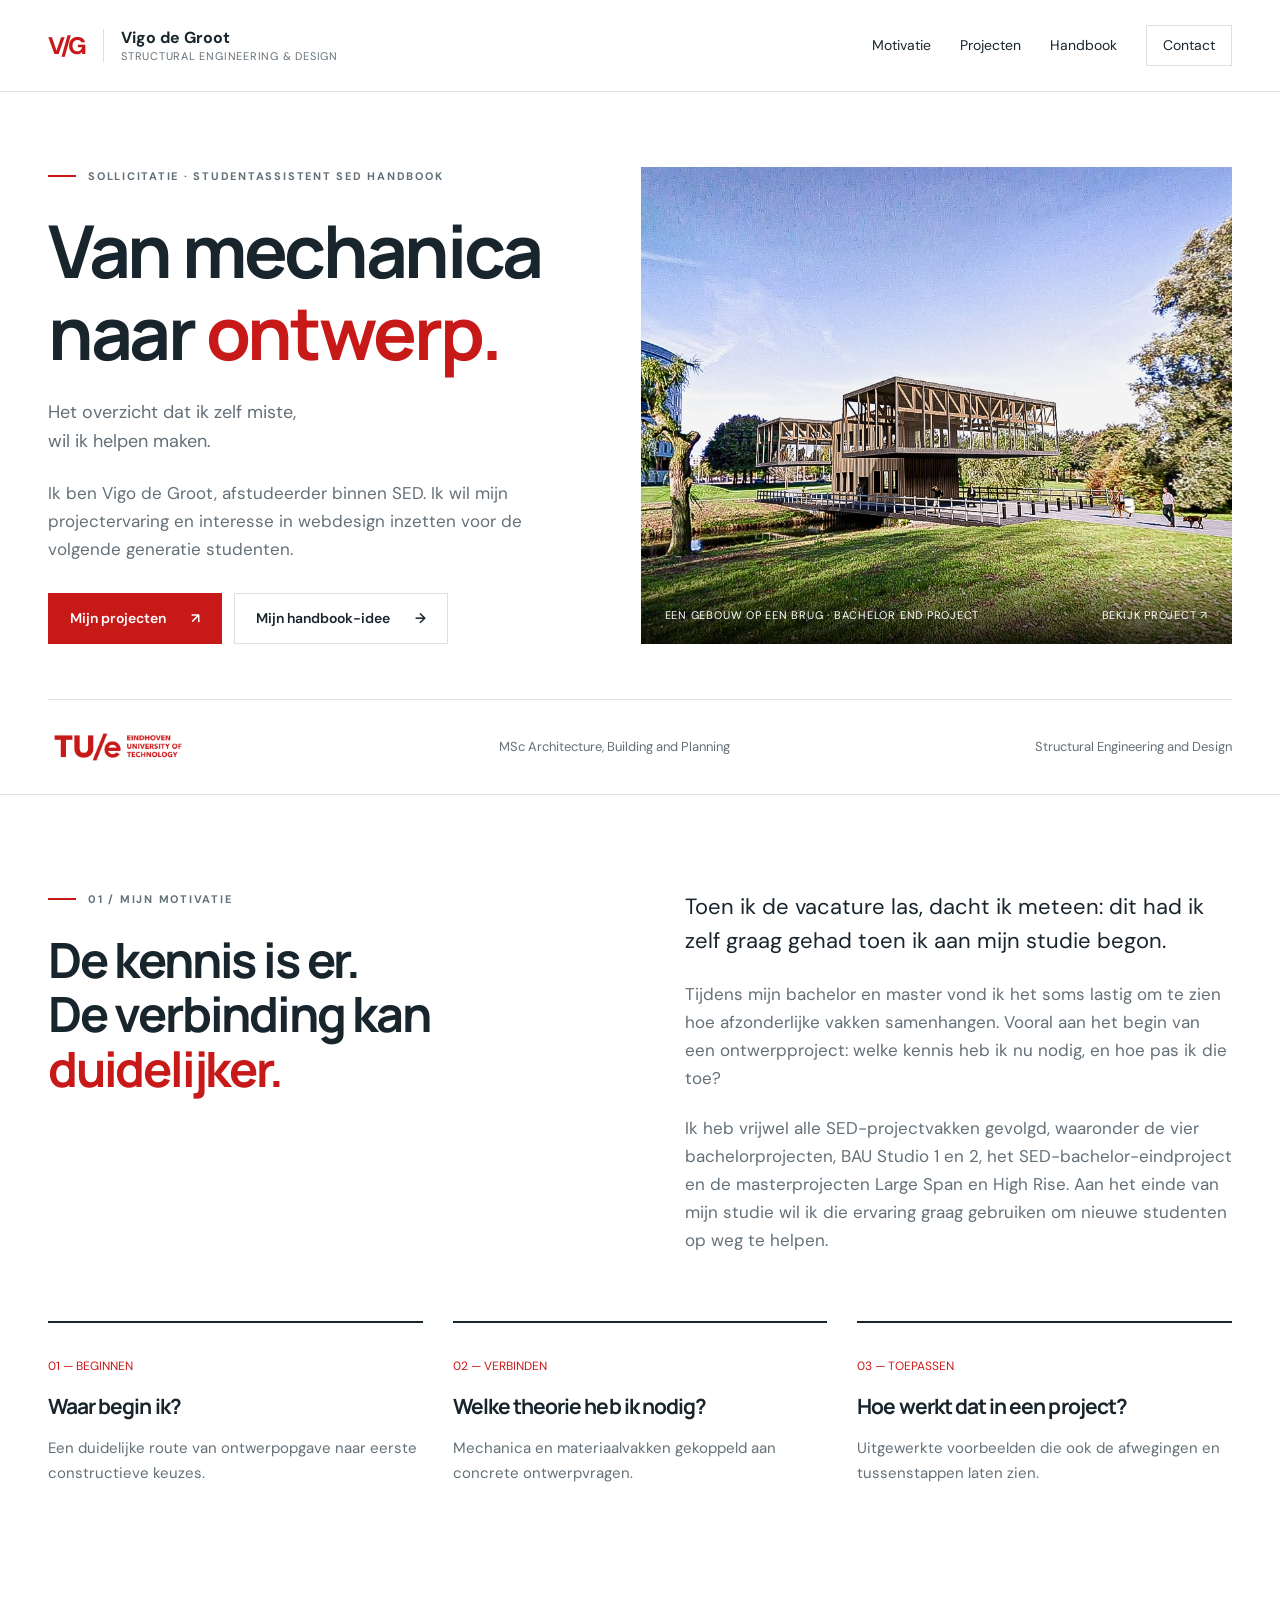
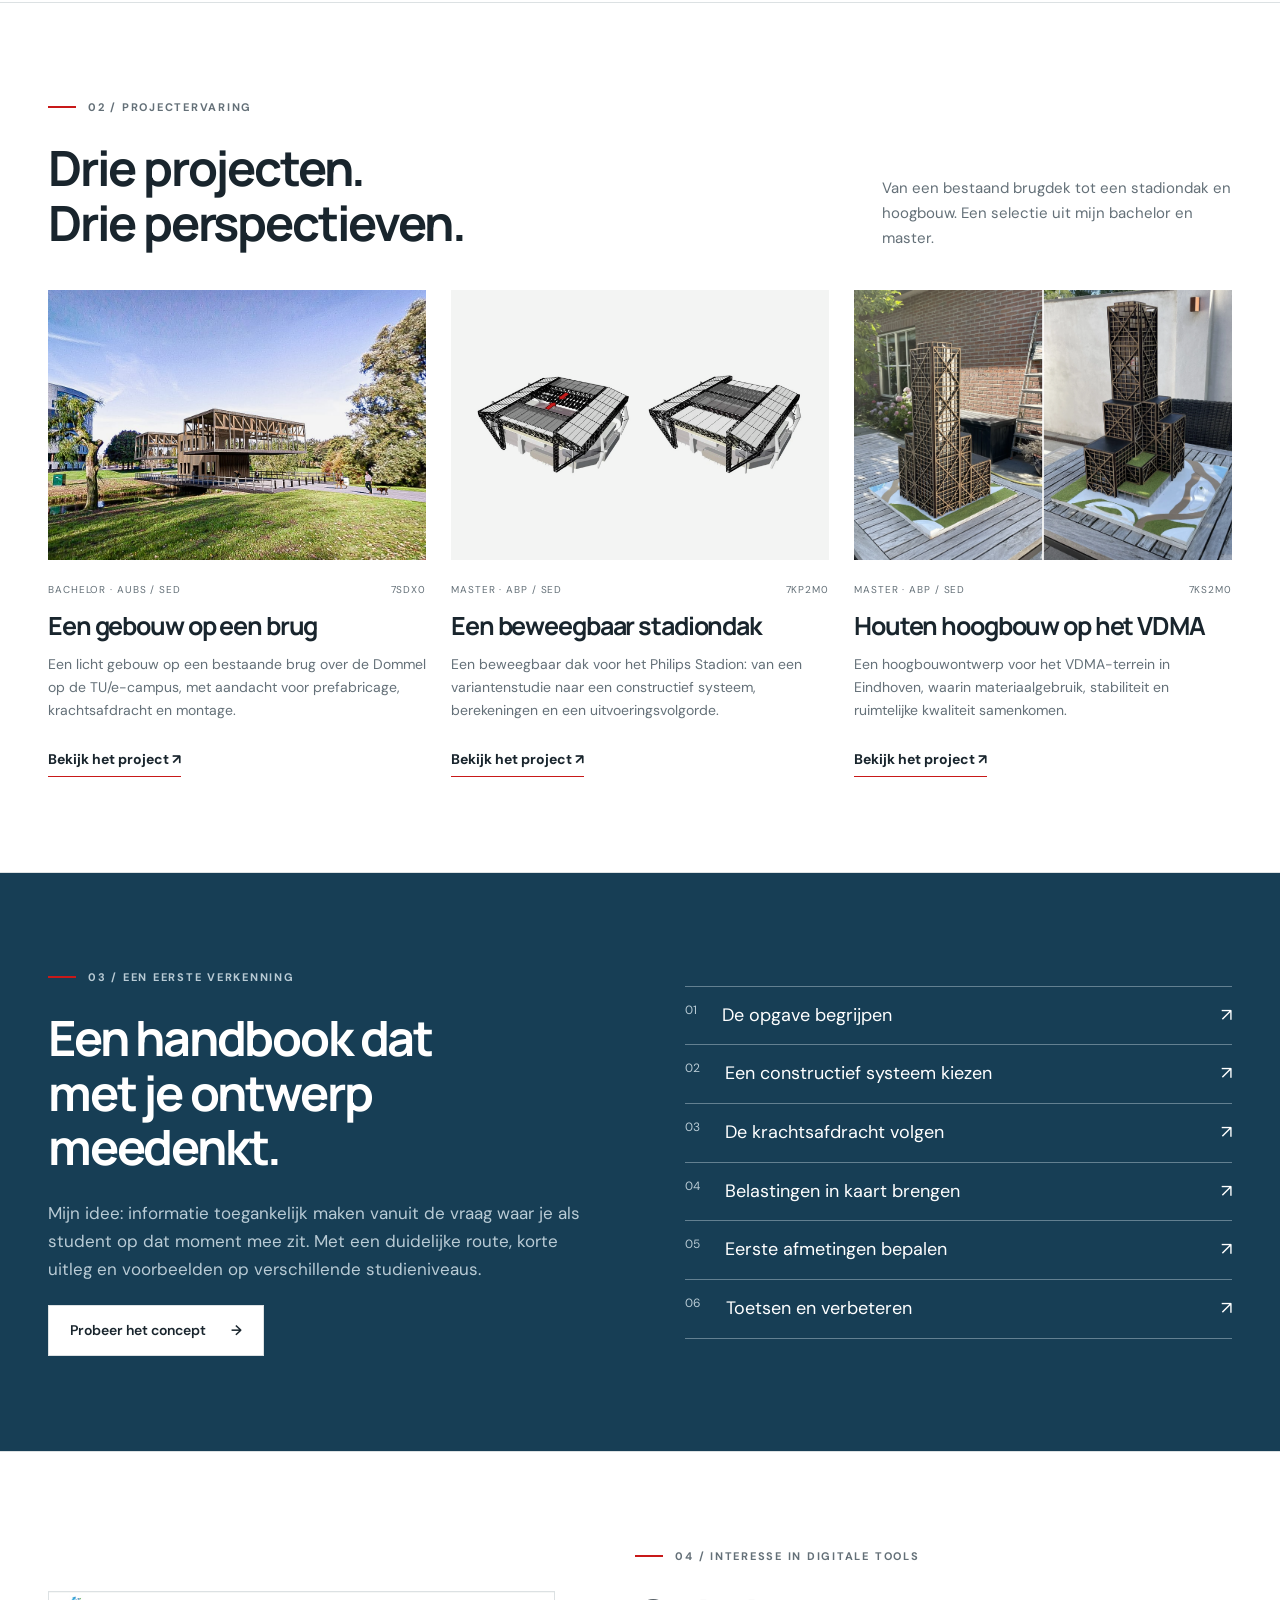
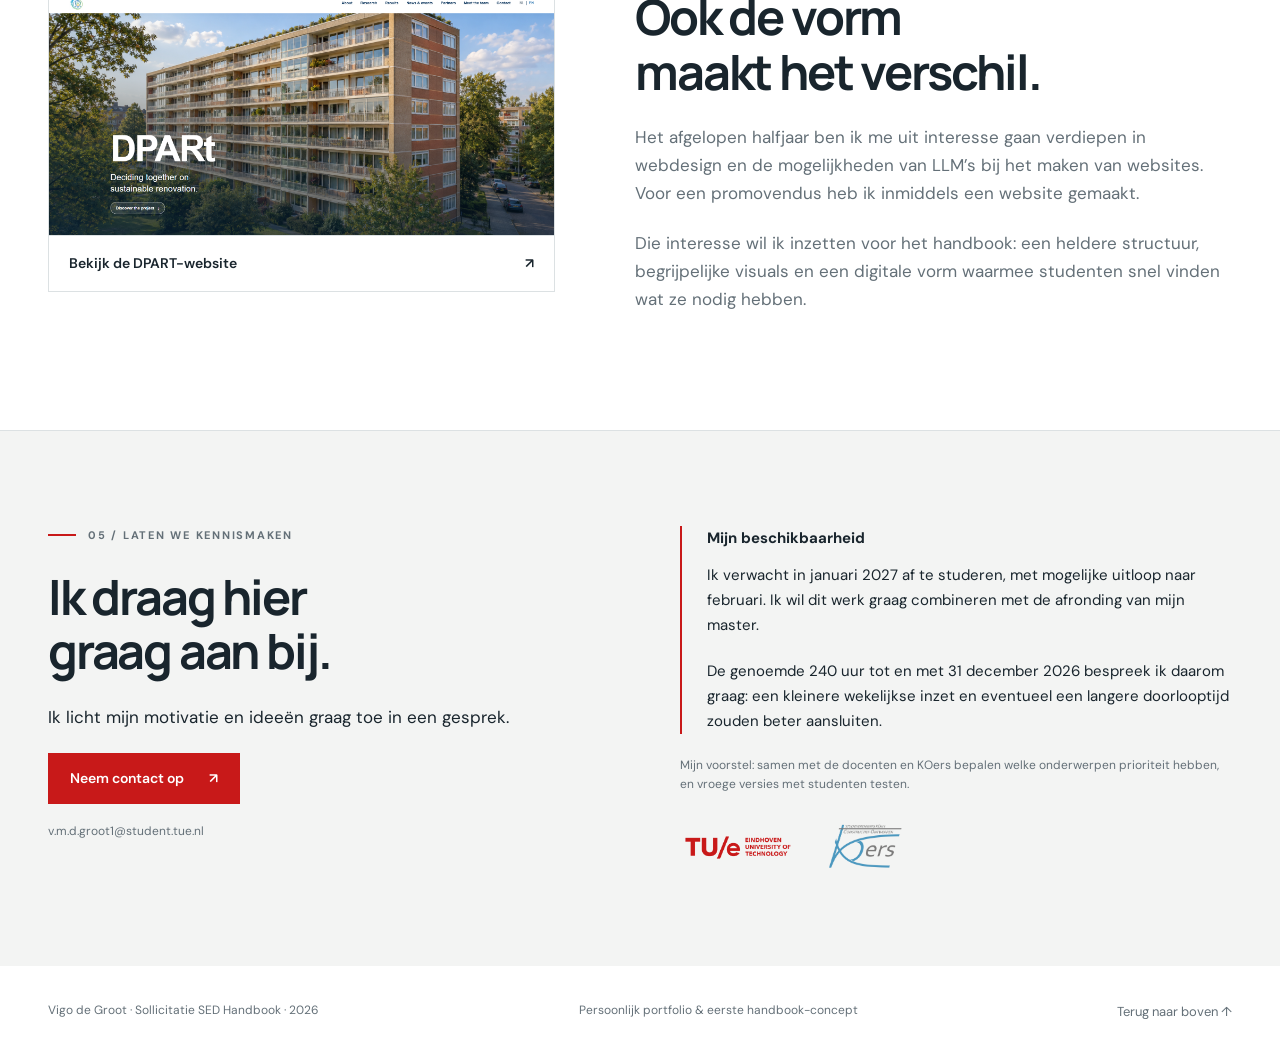
==== index.html @ 94eafa07 "Eerste versie sollicitatiewebsite SED Handbook" ====
<!doctype html><html lang="nl"><head><meta charset="utf-8"><meta name="viewport" content="width=device-width,initial-scale=1"><meta name="description" content="Vigo de Groot — sollicitatie studentassistent SED Handbook. Constructieve projecten, motivatie en een interactief handbook-concept."><meta name="theme-color" content="#c81919"><title>Van mechanica naar ontwerp | Vigo de Groot</title><link rel="icon" href="assets/favicon.svg" type="image/svg+xml"><link rel="stylesheet" href="assets/style.css"><script defer src="assets/site.js"></script></head><body><a class="skip" href="#main">Naar de inhoud</a><header class="header"><div class="wrap"><a class="identity" href="index.html" aria-label="Vigo de Groot, home"><span class="monogram">V<span class="red">/</span>G</span><span><strong>Vigo de Groot</strong><small>Structural Engineering &amp; Design</small></span></a><button class="menu-toggle" aria-controls="navigation" aria-expanded="false">Menu</button><nav class="nav" id="navigation" aria-label="Hoofdnavigatie"><a class=" " href="index.html#motivatie">Motivatie</a><a class=" " href="index.html#projecten">Projecten</a><a class=" " href="handbook.html">Handbook</a><a class=" contact-nav" href="index.html#contact">Contact</a></nav></div></header><main id="main">
<div class="wrap"><section class="hero"><div><div class="eyebrow">Sollicitatie · Studentassistent SED Handbook</div><h1>Van mechanica<span>naar <span class="red" style="display:inline">ontwerp.</span></span></h1><p class="intro">Het overzicht dat ik zelf miste,<br>wil ik helpen maken.</p><p class="muted">Ik ben Vigo de Groot, afstudeerder binnen SED. Ik wil mijn projectervaring en interesse in webdesign inzetten voor de volgende generatie studenten.</p><div class="actions"><a class="btn primary" href="#projecten">Mijn projecten <span>↗</span></a><a class="btn" href="handbook.html">Mijn handbook-idee <span>→</span></a></div></div><a class="hero-art hero-photo" href="projects/bep.html" aria-label="Bekijk het BEP-project: een gebouw op een brug"><img src="assets/bep-render.jpeg" alt="BEP-render van het gebouw op de brug over de Dommel op de TU/e-campus"><div class="art-label"><span>Een gebouw op een brug · Bachelor End Project</span><span>Bekijk project ↗</span></div></a></section><div class="study-strip"><img src="assets/tue.png" alt="Technische Universiteit Eindhoven"><span>MSc Architecture, Building and Planning</span><span>Structural Engineering and Design</span></div></div>
<section class="section" id="motivatie"><div class="wrap"><div class="split"><div><div class="eyebrow">01 / Mijn motivatie</div><h2>De kennis is er.<br>De verbinding kan<br><span class="red">duidelijker.</span></h2></div><div><p class="lead">Toen ik de vacature las, dacht ik meteen: dit had ik zelf graag gehad toen ik aan mijn studie begon.</p><p class="muted">Tijdens mijn bachelor en master vond ik het soms lastig om te zien hoe afzonderlijke vakken samenhangen. Vooral aan het begin van een ontwerpproject: welke kennis heb ik nu nodig, en hoe pas ik die toe?</p><p class="muted">Ik heb vrijwel alle SED-projectvakken gevolgd, waaronder de vier bachelorprojecten, BAU Studio 1 en 2, het SED-bachelor-eindproject en de masterprojecten Large Span en High Rise. Aan het einde van mijn studie wil ik die ervaring graag gebruiken om nieuwe studenten op weg te helpen.</p></div></div><div class="questions"><div class="question"><span>01 — BEGINNEN</span><h3>Waar begin ik?</h3><p>Een duidelijke route van ontwerpopgave naar eerste constructieve keuzes.</p></div><div class="question"><span>02 — VERBINDEN</span><h3>Welke theorie heb ik nodig?</h3><p>Mechanica en materiaalvakken gekoppeld aan concrete ontwerpvragen.</p></div><div class="question"><span>03 — TOEPASSEN</span><h3>Hoe werkt dat in een project?</h3><p>Uitgewerkte voorbeelden die ook de afwegingen en tussenstappen laten zien.</p></div></div></div></section>
<section class="section" id="projecten"><div class="wrap"><div class="section-top"><div><div class="eyebrow">02 / Projectervaring</div><h2>Drie projecten.<br>Drie perspectieven.</h2></div><p>Van een bestaand brugdek tot een stadiondak en hoogbouw. Een selectie uit mijn bachelor en master.</p></div><div class="project-grid"><article class="project-card project-bep"><a href="projects/bep.html"><div class="project-image"><img src="assets/bep-render.jpeg" alt="Ontwerpbeeld: Een gebouw op een brug" loading="lazy"></div><div class="meta"><span>Bachelor · AUBS / SED</span><span>7SDX0</span></div><h3>Een gebouw op een brug</h3><p>Een licht gebouw op een bestaande brug over de Dommel op de TU/e-campus, met aandacht voor prefabricage, krachtsafdracht en montage.</p><span class="text-link">Bekijk het project ↗</span></a></article><article class="project-card project-large-span"><a href="projects/large-span.html"><div class="project-image"><img src="assets/large-span-hero.webp" alt="Ontwerpbeeld: Een beweegbaar stadiondak" loading="lazy"></div><div class="meta"><span>Master · ABP / SED</span><span>7KP2M0</span></div><h3>Een beweegbaar stadiondak</h3><p>Een beweegbaar dak voor het Philips Stadion: van een variantenstudie naar een constructief systeem, berekeningen en een uitvoeringsvolgorde.</p><span class="text-link">Bekijk het project ↗</span></a></article><article class="project-card project-high-rise"><a href="projects/high-rise.html"><div class="project-image"><img src="assets/high-rise-hero.webp" alt="Ontwerpbeeld: Houten hoogbouw op het VDMA" loading="lazy"></div><div class="meta"><span>Master · ABP / SED</span><span>7KS2M0</span></div><h3>Houten hoogbouw op het VDMA</h3><p>Een hoogbouwontwerp voor het VDMA-terrein in Eindhoven, waarin materiaalgebruik, stabiliteit en ruimtelijke kwaliteit samenkomen.</p><span class="text-link">Bekijk het project ↗</span></a></article></div></div></section>
<section class="section handbook-teaser"><div class="wrap split"><div><div class="eyebrow">03 / Een eerste verkenning</div><h2>Een handbook dat<br>met je ontwerp<br>meedenkt.</h2><p class="muted">Mijn idee: informatie toegankelijk maken vanuit de vraag waar je als student op dat moment mee zit. Met een duidelijke route, korte uitleg en voorbeelden op verschillende studieniveaus.</p><a class="btn" href="handbook.html">Probeer het concept <span>→</span></a></div><div class="route"><div><span>01</span>De opgave begrijpen<b>↗</b></div><div><span>02</span>Een constructief systeem kiezen<b>↗</b></div><div><span>03</span>De krachtsafdracht volgen<b>↗</b></div><div><span>04</span>Belastingen in kaart brengen<b>↗</b></div><div><span>05</span>Eerste afmetingen bepalen<b>↗</b></div><div><span>06</span>Toetsen en verbeteren<b>↗</b></div></div></div></section>
<section class="section" id="webdesign"><div class="wrap web-work"><div class="browser-art dpart-preview"><a href="https://www.urbanresiliencelab.com/projects/energy_transition_projects/dpart/index.html" target="_blank" rel="noopener noreferrer" aria-label="Bekijk de DPART-website, opent in een nieuw tabblad"><img src="assets/dpart-homepage.png" alt="Hoofdpagina van de DPART-website met een woongebouw en de tekst Deciding together on sustainable renovation" loading="lazy"><span class="preview-caption">Bekijk de DPART-website <span>↗</span></span></a></div><div><div class="eyebrow">04 / Interesse in digitale tools</div><h2>Ook de vorm<br>maakt het verschil.</h2><p class="muted">Het afgelopen halfjaar ben ik me uit interesse gaan verdiepen in webdesign en de mogelijkheden van LLM’s bij het maken van websites. Voor een promovendus heb ik inmiddels een website gemaakt.</p><p class="muted">Die interesse wil ik inzetten voor het handbook: een heldere structuur, begrijpelijke visuals en een digitale vorm waarmee studenten snel vinden wat ze nodig hebben.</p></div></div></section>
<section class="section contact" id="contact"><div class="wrap split"><div><div class="eyebrow">05 / Laten we kennismaken</div><h2>Ik draag hier<br>graag aan bij.</h2><p>Ik licht mijn motivatie en ideeën graag toe in een gesprek.</p><a class="btn primary" href="mailto:v.m.d.groot1@student.tue.nl">Neem contact op <span>↗</span></a><p class="small-note">v.m.d.groot1@student.tue.nl</p></div><div><div class="availability"><strong>Mijn beschikbaarheid</strong><p>Ik verwacht in januari 2027 af te studeren, met mogelijke uitloop naar februari. Ik wil dit werk graag combineren met de afronding van mijn master.</p><p>De genoemde 240 uur tot en met 31 december 2026 bespreek ik daarom graag: een kleinere wekelijkse inzet en eventueel een langere doorlooptijd zouden beter aansluiten.</p></div><p class="small-note">Mijn voorstel: samen met de docenten en KOers bepalen welke onderwerpen prioriteit hebben, en vroege versies met studenten testen.</p><div class="logos"><img src="assets/tue.png" alt="TU/e — mijn opleiding"><img src="assets/koers.png" alt="KOers — beoogde gesprekspartner voor studentenfeedback"></div></div></div></section></main><footer class="footer"><div class="wrap"><span>Vigo de Groot · Sollicitatie SED Handbook · 2026</span><span>Persoonlijk portfolio &amp; eerste handbook-concept</span><a class="to-top" href="#main">Terug naar boven ↑</a></div></footer></body></html>
---- assets/style.css ----
@import url('https://fonts.googleapis.com/css2?family=DM+Sans:wght@400;500;600;700&family=Manrope:wght@400;500;600;700;800&display=swap');
:root{--red:#c81919;--ink:#19252d;--muted:#647078;--line:#dce1e3;--paper:#f3f4f3;--blue:#173e55}*{box-sizing:border-box}html{scroll-behavior:smooth;scroll-padding-top:100px}body{margin:0;background:white;color:var(--ink);font-family:'DM Sans',Arial,sans-serif;font-size:17px;line-height:1.65}a{color:inherit;text-decoration:none}button,input{font:inherit}a,button{touch-action:manipulation}button{cursor:pointer}a:focus-visible,button:focus-visible,input:focus-visible,summary:focus-visible{outline:3px solid var(--red);outline-offset:5px}img{display:block;max-width:100%}h1,h2,h3{font-family:Manrope,Arial,sans-serif;line-height:1.12;letter-spacing:-.045em;margin:0 0 24px;font-weight:700}h1{font-size:clamp(46px,5.7vw,82px)}h2{font-size:clamp(32px,3.8vw,52px)}h3{font-size:26px}p{margin:0 0 22px}small{font-size:13px}.wrap{width:min(1280px,calc(100% - 96px));margin:auto}.skip{position:fixed;top:-100px;background:white;padding:12px;z-index:100}.skip:focus{top:0}.header{height:92px;border-bottom:1px solid var(--line);background:rgba(255,255,255,.97);position:sticky;top:0;z-index:20}.header .wrap{height:100%;display:flex;align-items:center;justify-content:space-between;gap:24px}.identity{display:flex;gap:17px;align-items:center;font-size:16px;line-height:1.4}.monogram{font-weight:800;font-size:24px;color:var(--red);border-right:1px solid var(--line);padding-right:18px;letter-spacing:-2px}.identity small{display:block;color:var(--muted);font-size:11px;letter-spacing:.07em;text-transform:uppercase}.nav{display:flex;align-items:center;gap:29px;font-size:14px}.nav a:hover,.nav a.active{color:var(--red)}.nav .contact-nav{border:1px solid var(--line);padding:8px 16px}.menu-toggle{display:none;border:1px solid var(--line);background:white;padding:8px 14px}.eyebrow{text-transform:uppercase;letter-spacing:.16em;font-size:11px;font-weight:700;color:var(--muted);display:flex;align-items:center;gap:12px;margin-bottom:25px}.eyebrow:before{content:'';height:2px;width:28px;background:var(--red)}.red{color:var(--red)}.hero{padding:75px 0 55px;display:grid;grid-template-columns:1fr 1.08fr;align-items:center;gap:45px}.hero .intro{max-width:490px;color:var(--muted);font-size:18px}.hero h1 span{display:block}.actions{display:flex;gap:12px;flex-wrap:wrap;margin-top:30px}.btn{display:inline-flex;align-items:center;justify-content:space-between;gap:25px;padding:13px 21px;font-size:14px;font-weight:600;border:1px solid var(--line);background:white;color:var(--ink)}.btn.primary{background:var(--red);color:white;border-color:var(--red)}.btn:hover{transform:translateY(-2px)}.hero-art{background:var(--paper);position:relative;min-height:470px;display:flex;align-items:center;padding:28px;overflow:hidden}.hero-art:before{content:'';position:absolute;inset:0;background-image:linear-gradient(#dce0e330 1px,transparent 1px),linear-gradient(90deg,#dce0e330 1px,transparent 1px);background-size:32px 32px}.hero-art img{position:relative;width:100%;mix-blend-mode:multiply}.art-label{position:absolute;bottom:20px;left:25px;right:25px;display:flex;justify-content:space-between;font-size:11px;letter-spacing:.07em;text-transform:uppercase;color:var(--muted)}.art-index{position:absolute;right:25px;top:14px;font-size:62px;font-weight:400;line-height:1;color:#ccd1d3}.study-strip{display:flex;align-items:center;justify-content:space-between;padding:27px 0;border-top:1px solid var(--line);gap:25px;font-size:13px;color:var(--muted)}.study-strip img{width:145px}.section{padding:95px 0;border-top:1px solid var(--line)}.split{display:grid;grid-template-columns:1fr 1fr;gap:90px}.lead{font-size:22px;line-height:1.55}.muted{color:var(--muted)}.questions{display:grid;grid-template-columns:repeat(3,1fr);gap:30px;margin-top:45px}.question{padding:27px 0 0;border-top:2px solid var(--ink)}.question span{color:var(--red);font-size:12px}.question h3{font-size:21px;margin:17px 0}.question p{font-size:15px;color:var(--muted)}.section-top{display:flex;justify-content:space-between;align-items:end;gap:40px;margin-bottom:40px}.section-top h2{margin-bottom:0}.section-top p{max-width:350px;color:var(--muted);font-size:15px;margin:0}.project-grid{display:grid;grid-template-columns:repeat(3,1fr);gap:25px}.project-card .project-image{height:270px;background:var(--paper);padding:18px;overflow:hidden;display:flex;align-items:center}.project-image img{width:100%;height:100%;object-fit:contain;mix-blend-mode:multiply;transition:transform .4s}.project-card:hover img{transform:scale(1.045)}.project-card .meta{display:flex;justify-content:space-between;font-size:10px;letter-spacing:.09em;text-transform:uppercase;margin:22px 0 13px;color:var(--muted)}.project-card h3{font-size:25px;margin-bottom:13px}.project-card p{font-size:14px;color:var(--muted)}.text-link{font-size:14px;font-weight:700;border-bottom:1px solid var(--red);padding-bottom:5px;display:inline-block}.handbook-teaser{background:var(--blue);color:white}.handbook-teaser .eyebrow,.handbook-teaser .muted{color:#b9cbd5}.handbook-teaser .split{align-items:center}.route{display:grid;gap:0;border-top:1px solid #638091}.route div{padding:14px 0;border-bottom:1px solid #638091;display:flex;gap:25px;font-size:18px}.route span{font-size:12px;color:#b9cbd5}.route b{margin-left:auto;font-weight:400}.web-work{display:grid;grid-template-columns:.85fr 1fr;gap:80px;align-items:center}.browser-art{border:1px solid var(--line);background:var(--paper)}.browser-bar{display:flex;align-items:center;gap:7px;padding:14px;border-bottom:1px solid var(--line);font-size:10px;color:var(--muted)}.browser-bar i{width:6px;height:6px;border-radius:50%;background:#b8c1c5}.browser-bar span{margin-left:12px}.web-preview{padding:50px 35px;background:#edf1ed;min-height:265px}.web-preview h3{font-size:42px;color:#294b3e}.web-preview p{font-size:13px;color:#53685e}.web-preview .label{font-size:10px;text-transform:uppercase;letter-spacing:.14em}.contact{background:var(--paper)}.contact h2{max-width:600px}.contact .split{gap:80px}.availability{border-left:2px solid var(--red);padding-left:25px;font-size:15px}.availability strong{display:block;margin-bottom:12px}.footer{padding:35px 0;font-size:12px;color:var(--muted)}.footer .wrap{display:flex;justify-content:space-between;gap:30px}.logos{display:flex;align-items:center;gap:25px;margin-top:28px}.logos img{max-width:120px;max-height:48px;object-fit:contain}.breadcrumbs{padding-top:30px;font-size:12px;color:var(--muted)}.project-head{padding:45px 0 45px;display:grid;grid-template-columns:1.4fr .6fr;gap:70px;align-items:end}.project-head h1{font-size:clamp(42px,5vw,68px)}.project-facts{font-size:13px;border-top:1px solid var(--line);padding-top:18px}.project-facts div{margin-bottom:12px}.project-facts b{display:block;font-size:10px;letter-spacing:.1em;text-transform:uppercase;color:var(--muted)}.project-banner{background:var(--paper);height:480px;display:flex;align-items:center;justify-content:center;padding:35px}.project-banner img{height:100%;width:100%;object-fit:contain;mix-blend-mode:multiply}.article-layout{display:grid;grid-template-columns:200px 1fr;gap:70px;margin:65px auto}.contents{position:sticky;top:120px;align-self:start;font-size:13px}.contents a{display:block;padding:8px 0;color:var(--muted)}.article section{margin-bottom:65px}.article h2{font-size:35px}.article p{max-width:760px}.figure{margin:30px 0}.figure img{max-height:490px;width:100%;object-fit:contain;background:var(--paper);padding:20px}.figure figcaption{color:var(--muted);font-size:12px;margin-top:12px}.lesson{background:#f1f4f5;padding:32px;border-left:3px solid var(--red)}.lesson h3{font-size:24px}.pdf-panel{border:1px solid var(--line);padding:25px}.pdf-panel summary{cursor:pointer;font-weight:600}.pdf-panel iframe{width:100%;height:650px;border:0;margin-top:25px}.report-actions{display:flex;gap:20px;flex-wrap:wrap;margin-top:20px}.handbook-head{max-width:820px;padding:65px 0 45px}.handbook-head h1{font-size:64px}.concept-tag{background:#f8e9ec;color:#9b1226;padding:5px 10px;font-size:10px;letter-spacing:.06em;display:inline-block;margin-bottom:20px}.handbook-layout{display:grid;grid-template-columns:270px 1fr;gap:60px;padding-bottom:80px}.steps{display:flex;flex-direction:column;gap:0}.step{border:0;border-bottom:1px solid var(--line);background:white;padding:17px 12px;text-align:left;font-size:15px;display:flex;gap:14px;color:var(--muted)}.step span{font-size:11px;padding-top:3px}.step[aria-selected=true]{background:var(--blue);color:white}.step-content{background:var(--paper);padding:35px}.step-content h2{font-size:34px}.step-content ul{padding-left:20px}.demo{margin-top:28px;background:white;padding:25px;border:1px solid var(--line)}.demo svg{width:100%;height:auto;max-height:310px}.demo label{display:flex;justify-content:space-between;font-size:14px}.demo input{width:100%;accent-color:var(--red)}.demo .result{display:grid;grid-template-columns:1fr 1fr;gap:15px;margin-top:20px}.result div{background:var(--paper);padding:15px}.result strong{display:block;font-size:25px}.result small{color:var(--muted)}.small-note{font-size:12px;color:var(--muted);margin:18px 0 0}.feedback{margin-top:25px;padding-top:25px;border-top:1px solid var(--line);font-size:14px}.no-js{background:#fff5cf;padding:15px}.to-top{font-size:13px}.project-card a{display:block}.project-card .text-link{display:inline-block}
@media(min-width:1450px){.hero{padding-top:90px;padding-bottom:70px}.hero-art{min-height:520px}}
@media(max-width:1000px){.wrap{width:calc(100% - 48px)}.nav{gap:16px}.hero{gap:24px}.hero-art{min-height:380px}.split,.web-work{gap:40px}.project-grid{gap:18px}.project-card .project-image{height:210px}.article-layout{gap:35px;grid-template-columns:160px 1fr}.project-head{gap:35px}.handbook-layout{gap:30px;grid-template-columns:220px 1fr}}
@media(max-width:720px){.wrap{width:calc(100% - 36px)}.header{height:74px}.menu-toggle{display:block}.nav{display:none;position:absolute;top:73px;left:0;right:0;background:white;padding:20px;flex-direction:column;align-items:stretch;border-bottom:1px solid var(--line)}.nav.open{display:flex}.hero,.split,.web-work,.project-head{grid-template-columns:1fr;gap:30px}.hero{padding:45px 0 30px}.hero h1{font-size:53px}.hero-art{min-height:310px}.hero .intro{font-size:17px}.study-strip{flex-wrap:wrap;font-size:11px}.study-strip img{width:110px}.section{padding:60px 0}.questions,.project-grid{grid-template-columns:1fr}.questions{gap:10px}.section-top{display:block}.section-top p{margin-top:20px}.project-card{margin-bottom:22px}.project-card .project-image{height:300px}.footer .wrap{flex-direction:column;gap:12px}.project-head{padding-top:35px}.project-banner{height:340px;padding:20px}.article-layout{display:block;margin-top:35px}.contents{position:static;display:flex;flex-wrap:wrap;gap:16px;margin-bottom:30px}.article h2{font-size:30px}.handbook-head h1{font-size:44px}.handbook-layout{display:block}.steps{margin-bottom:25px;display:grid;grid-template-columns:1fr 1fr}.step{font-size:12px;padding:12px 8px}.step-content{padding:22px}.demo{padding:14px}.result strong{font-size:21px}.pdf-panel{padding:18px}.pdf-panel iframe{height:480px}.identity{font-size:14px}.identity small{font-size:9px}.section-top h2{font-size:36px}}
.logos img[src$="koers.png"]{mix-blend-mode:multiply}
.project-bep .project-image,.project-high-rise .project-image{padding:0;background:white}
.project-bep .project-image img{object-fit:cover;mix-blend-mode:normal}
.project-high-rise .project-image img,.project-banner.project-high-rise img,.project-banner.project-bep img{mix-blend-mode:normal}
.project-high-rise .project-image img{object-fit:cover;object-position:center}
.hero-photo{padding:0;align-self:stretch;min-height:470px}
.hero-photo:before{display:none}
.hero-photo>img{position:absolute;inset:0;width:100%;height:100%;object-fit:cover;object-position:50% 50%;mix-blend-mode:normal}
.hero-photo .art-label{left:0;right:0;bottom:0;padding:40px 24px 20px;background:linear-gradient(transparent,rgba(0,0,0,.78));color:white;gap:20px}
.dpart-preview{background:white}
.dpart-preview>a{display:block}
.dpart-preview img{width:100%;height:auto}
.preview-caption{display:flex;justify-content:space-between;padding:16px 20px;font-size:14px;font-weight:600;border-top:1px solid var(--line)}
.dpart-preview>a:hover .preview-caption{color:var(--red)}
@media(max-width:720px){.hero-photo{min-height:340px}.hero-photo .art-label{font-size:9px;padding:35px 16px 16px}}
.project-banner.project-bep,.project-banner.project-high-rise{padding:0;background:white}
.connection-detail{margin-top:50px;padding-top:35px;border-top:1px solid var(--line)}
.connection-detail .figure img{max-height:600px;background:white}
.connection-detail figcaption .text-link{font-size:12px}
@media(prefers-reduced-motion:reduce){html{scroll-behavior:auto}*,*:before{transition:none!important}}
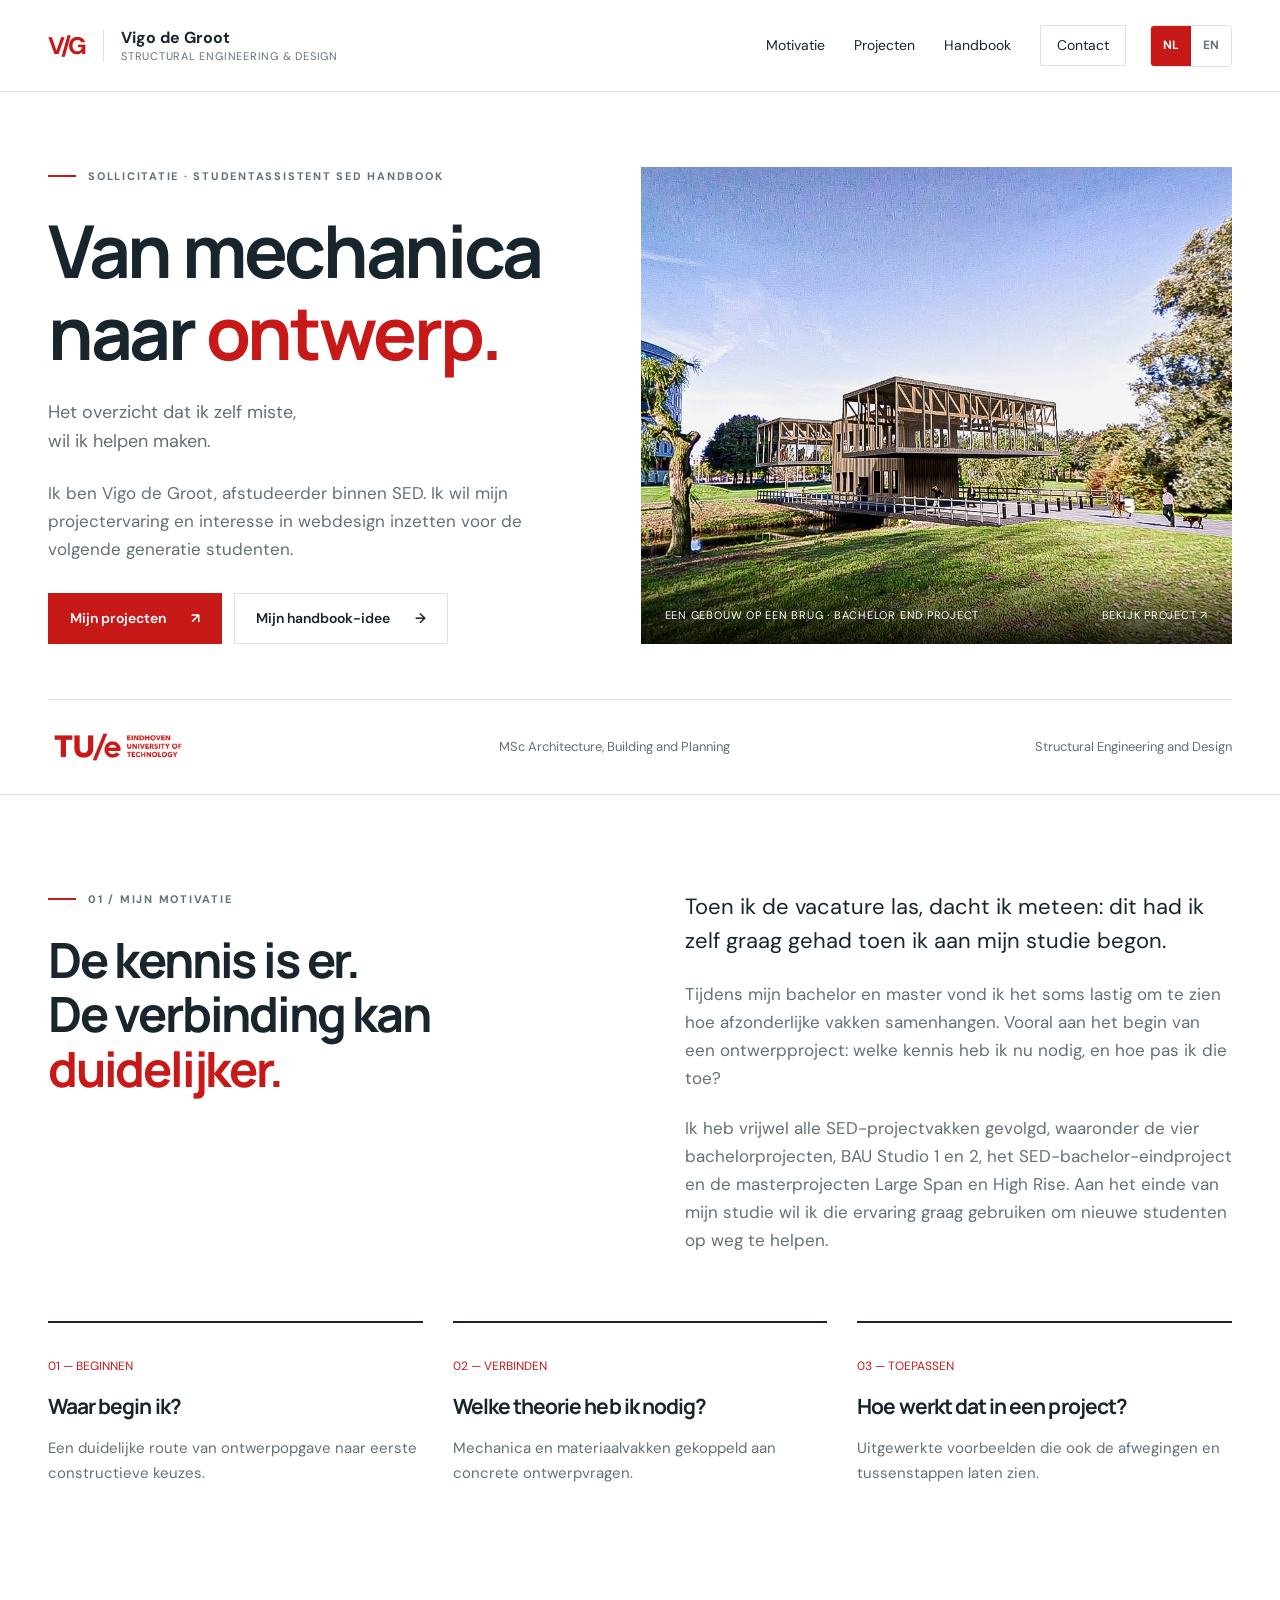
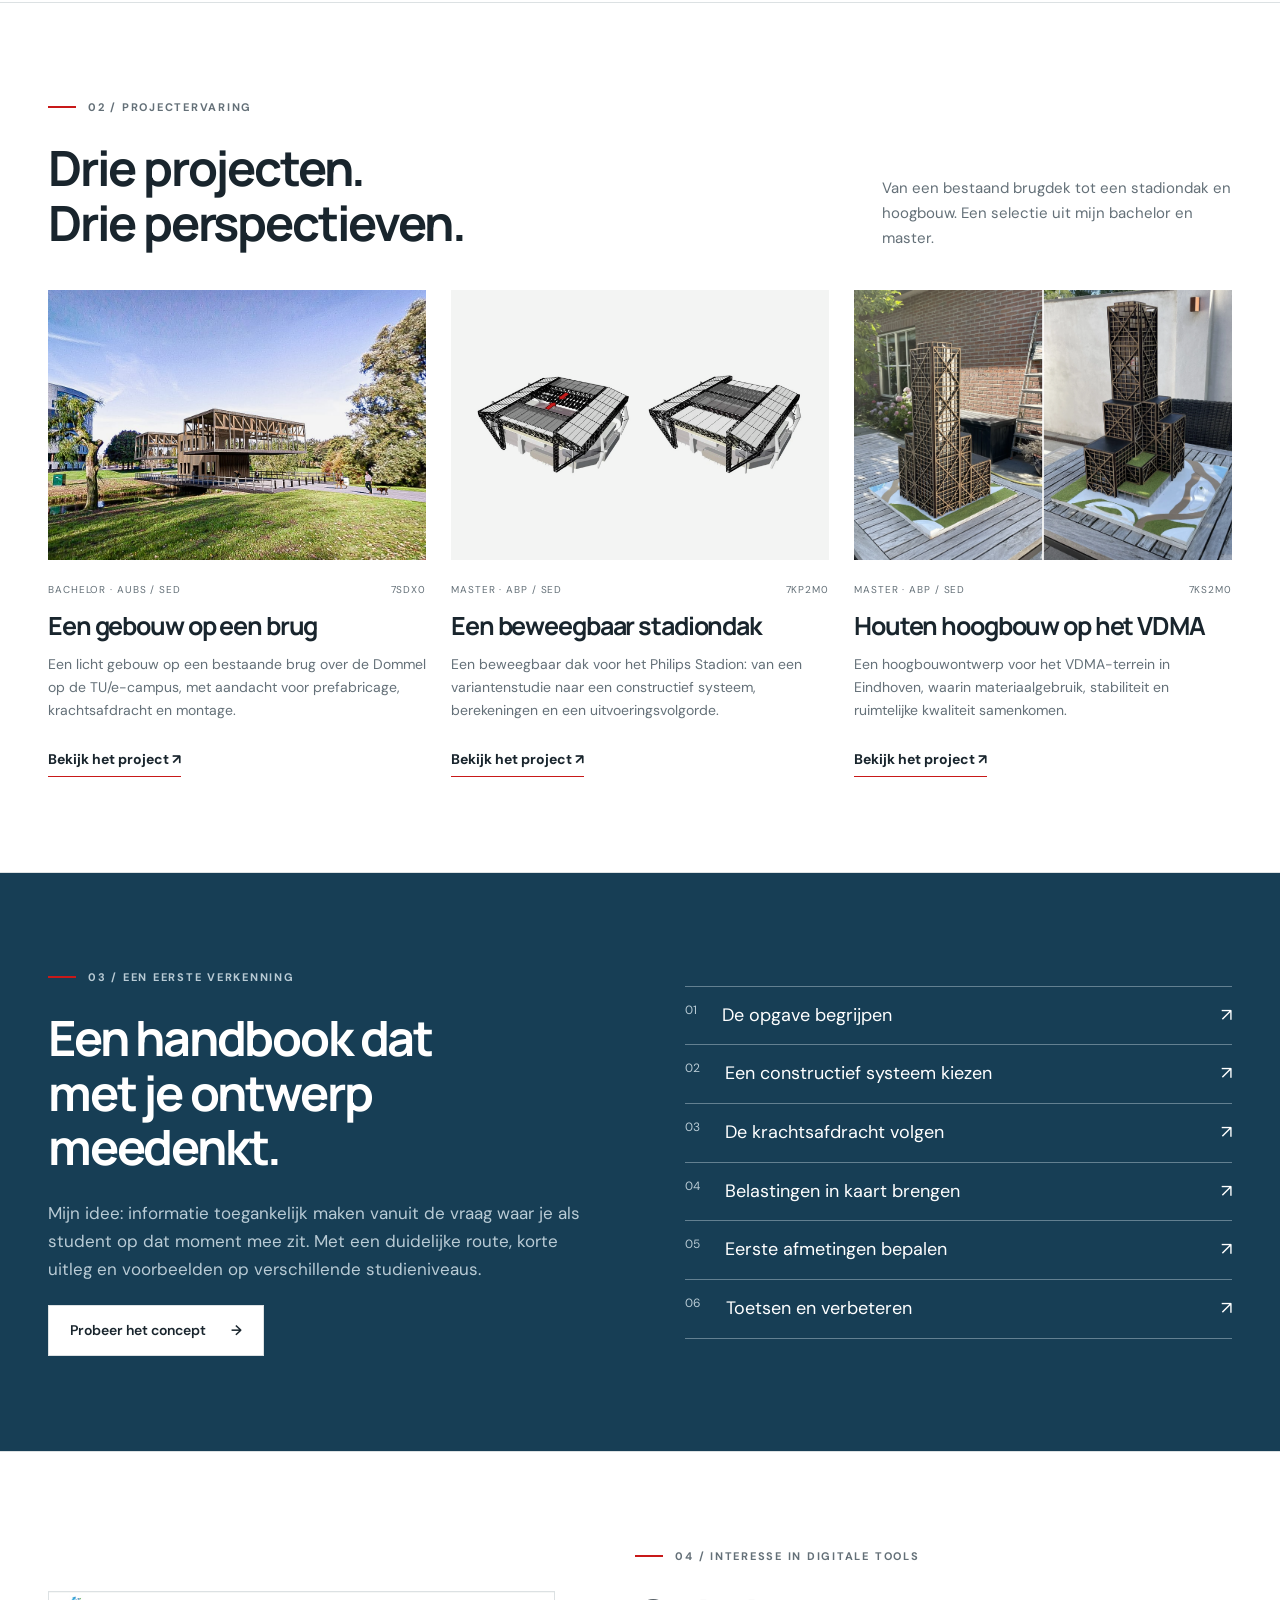
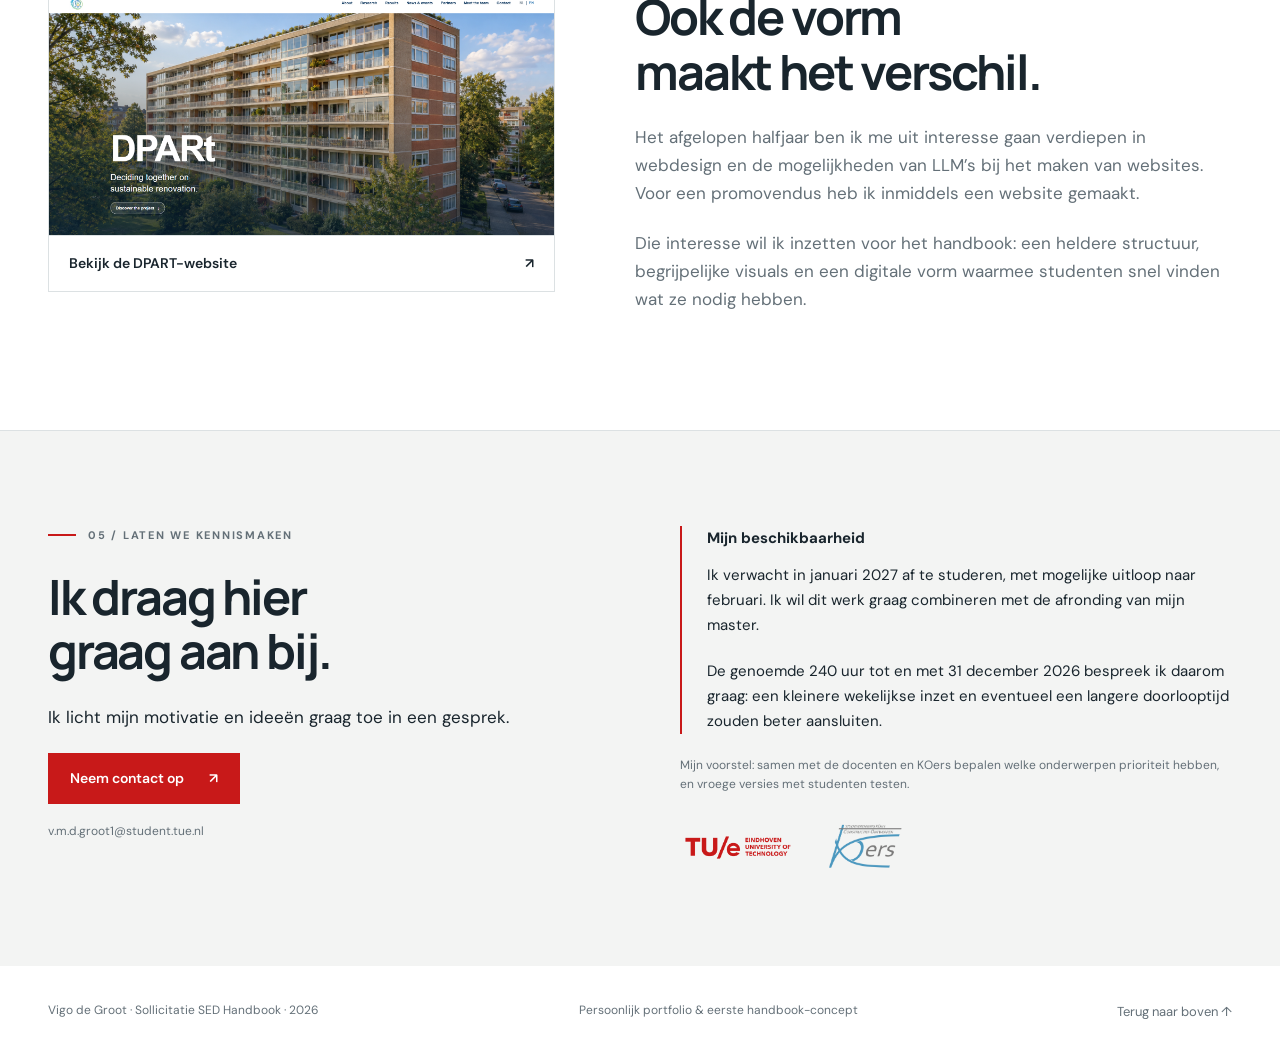
==== commit 4d2167fa: "Add complete English translation and NL/EN language switch" ====
--- a/index.html
+++ b/index.html
@@ -1,4 +1,4 @@
-<!doctype html><html lang="nl"><head><meta charset="utf-8"><meta name="viewport" content="width=device-width,initial-scale=1"><meta name="description" content="Vigo de Groot — sollicitatie studentassistent SED Handbook. Constructieve projecten, motivatie en een interactief handbook-concept."><meta name="theme-color" content="#c81919"><title>Van mechanica naar ontwerp | Vigo de Groot</title><link rel="icon" href="assets/favicon.svg" type="image/svg+xml"><link rel="stylesheet" href="assets/style.css"><script defer src="assets/site.js"></script></head><body><a class="skip" href="#main">Naar de inhoud</a><header class="header"><div class="wrap"><a class="identity" href="index.html" aria-label="Vigo de Groot, home"><span class="monogram">V<span class="red">/</span>G</span><span><strong>Vigo de Groot</strong><small>Structural Engineering &amp; Design</small></span></a><button class="menu-toggle" aria-controls="navigation" aria-expanded="false">Menu</button><nav class="nav" id="navigation" aria-label="Hoofdnavigatie"><a class=" " href="index.html#motivatie">Motivatie</a><a class=" " href="index.html#projecten">Projecten</a><a class=" " href="handbook.html">Handbook</a><a class=" contact-nav" href="index.html#contact">Contact</a></nav></div></header><main id="main">
+<!doctype html><html lang="nl"><head><meta charset="utf-8"><meta name="viewport" content="width=device-width,initial-scale=1"><meta name="description" content="Vigo de Groot — sollicitatie studentassistent SED Handbook. Constructieve projecten, motivatie en een interactief handbook-concept."><meta name="theme-color" content="#c81919"><title>Van mechanica naar ontwerp | Vigo de Groot</title><link rel="icon" href="assets/favicon.svg" type="image/svg+xml"><link rel="stylesheet" href="assets/style.css"><script defer src="assets/site.js"></script><script defer src="assets/translations.js"></script><script defer src="assets/language.js"></script></head><body><a class="skip" href="#main">Naar de inhoud</a><header class="header"><div class="wrap"><a class="identity" href="index.html" aria-label="Vigo de Groot, home"><span class="monogram">V<span class="red">/</span>G</span><span><strong>Vigo de Groot</strong><small>Structural Engineering &amp; Design</small></span></a><button class="menu-toggle" aria-controls="navigation" aria-expanded="false">Menu</button><nav class="nav" id="navigation" aria-label="Hoofdnavigatie"><a class=" " href="index.html#motivatie">Motivatie</a><a class=" " href="index.html#projecten">Projecten</a><a class=" " href="handbook.html">Handbook</a><a class=" contact-nav" href="index.html#contact">Contact</a></nav><div class="language-switch" role="group" aria-label="Language / Taal"><button type="button" data-language="nl" lang="nl" aria-label="Nederlands" aria-pressed="true">NL</button><button type="button" data-language="en" lang="en" aria-label="English" aria-pressed="false">EN</button></div></div></header><main id="main">
 <div class="wrap"><section class="hero"><div><div class="eyebrow">Sollicitatie · Studentassistent SED Handbook</div><h1>Van mechanica<span>naar <span class="red" style="display:inline">ontwerp.</span></span></h1><p class="intro">Het overzicht dat ik zelf miste,<br>wil ik helpen maken.</p><p class="muted">Ik ben Vigo de Groot, afstudeerder binnen SED. Ik wil mijn projectervaring en interesse in webdesign inzetten voor de volgende generatie studenten.</p><div class="actions"><a class="btn primary" href="#projecten">Mijn projecten <span>↗</span></a><a class="btn" href="handbook.html">Mijn handbook-idee <span>→</span></a></div></div><a class="hero-art hero-photo" href="projects/bep.html" aria-label="Bekijk het BEP-project: een gebouw op een brug"><img src="assets/bep-render.jpeg" alt="BEP-render van het gebouw op de brug over de Dommel op de TU/e-campus"><div class="art-label"><span>Een gebouw op een brug · Bachelor End Project</span><span>Bekijk project ↗</span></div></a></section><div class="study-strip"><img src="assets/tue.png" alt="Technische Universiteit Eindhoven"><span>MSc Architecture, Building and Planning</span><span>Structural Engineering and Design</span></div></div>
 <section class="section" id="motivatie"><div class="wrap"><div class="split"><div><div class="eyebrow">01 / Mijn motivatie</div><h2>De kennis is er.<br>De verbinding kan<br><span class="red">duidelijker.</span></h2></div><div><p class="lead">Toen ik de vacature las, dacht ik meteen: dit had ik zelf graag gehad toen ik aan mijn studie begon.</p><p class="muted">Tijdens mijn bachelor en master vond ik het soms lastig om te zien hoe afzonderlijke vakken samenhangen. Vooral aan het begin van een ontwerpproject: welke kennis heb ik nu nodig, en hoe pas ik die toe?</p><p class="muted">Ik heb vrijwel alle SED-projectvakken gevolgd, waaronder de vier bachelorprojecten, BAU Studio 1 en 2, het SED-bachelor-eindproject en de masterprojecten Large Span en High Rise. Aan het einde van mijn studie wil ik die ervaring graag gebruiken om nieuwe studenten op weg te helpen.</p></div></div><div class="questions"><div class="question"><span>01 — BEGINNEN</span><h3>Waar begin ik?</h3><p>Een duidelijke route van ontwerpopgave naar eerste constructieve keuzes.</p></div><div class="question"><span>02 — VERBINDEN</span><h3>Welke theorie heb ik nodig?</h3><p>Mechanica en materiaalvakken gekoppeld aan concrete ontwerpvragen.</p></div><div class="question"><span>03 — TOEPASSEN</span><h3>Hoe werkt dat in een project?</h3><p>Uitgewerkte voorbeelden die ook de afwegingen en tussenstappen laten zien.</p></div></div></div></section>
 <section class="section" id="projecten"><div class="wrap"><div class="section-top"><div><div class="eyebrow">02 / Projectervaring</div><h2>Drie projecten.<br>Drie perspectieven.</h2></div><p>Van een bestaand brugdek tot een stadiondak en hoogbouw. Een selectie uit mijn bachelor en master.</p></div><div class="project-grid"><article class="project-card project-bep"><a href="projects/bep.html"><div class="project-image"><img src="assets/bep-render.jpeg" alt="Ontwerpbeeld: Een gebouw op een brug" loading="lazy"></div><div class="meta"><span>Bachelor · AUBS / SED</span><span>7SDX0</span></div><h3>Een gebouw op een brug</h3><p>Een licht gebouw op een bestaande brug over de Dommel op de TU/e-campus, met aandacht voor prefabricage, krachtsafdracht en montage.</p><span class="text-link">Bekijk het project ↗</span></a></article><article class="project-card project-large-span"><a href="projects/large-span.html"><div class="project-image"><img src="assets/large-span-hero.webp" alt="Ontwerpbeeld: Een beweegbaar stadiondak" loading="lazy"></div><div class="meta"><span>Master · ABP / SED</span><span>7KP2M0</span></div><h3>Een beweegbaar stadiondak</h3><p>Een beweegbaar dak voor het Philips Stadion: van een variantenstudie naar een constructief systeem, berekeningen en een uitvoeringsvolgorde.</p><span class="text-link">Bekijk het project ↗</span></a></article><article class="project-card project-high-rise"><a href="projects/high-rise.html"><div class="project-image"><img src="assets/high-rise-hero.webp" alt="Ontwerpbeeld: Houten hoogbouw op het VDMA" loading="lazy"></div><div class="meta"><span>Master · ABP / SED</span><span>7KS2M0</span></div><h3>Houten hoogbouw op het VDMA</h3><p>Een hoogbouwontwerp voor het VDMA-terrein in Eindhoven, waarin materiaalgebruik, stabiliteit en ruimtelijke kwaliteit samenkomen.</p><span class="text-link">Bekijk het project ↗</span></a></article></div></div></section>
--- a/assets/style.css
+++ b/assets/style.css
@@ -23,3 +23,11 @@
 .connection-detail .figure img{max-height:600px;background:white}
 .connection-detail figcaption .text-link{font-size:12px}
 @media(prefers-reduced-motion:reduce){html{scroll-behavior:auto}*,*:before{transition:none!important}}
+
+.header .nav{margin-left:auto}
+.language-switch{display:flex;flex-shrink:0;border:1px solid var(--line);border-radius:4px;overflow:hidden}
+.language-switch button{border:0;background:white;color:var(--muted);padding:8px 10px;font-size:12px;font-weight:700;min-height:40px;min-width:40px}
+.language-switch button[aria-pressed=true]{background:var(--red);color:white}
+.language-switch button:focus-visible{outline-offset:-4px}
+@media(max-width:720px){.header .wrap{gap:10px}.header .identity{margin-right:auto;gap:9px}.header .monogram{padding-right:9px}.menu-toggle{padding:8px 10px}.language-switch button{padding:8px}.header .nav{margin-left:0}}
+@media(max-width:390px){.header .identity small{display:none}.header .monogram{display:none}.header .identity{font-size:12px}.menu-toggle{font-size:13px}}
